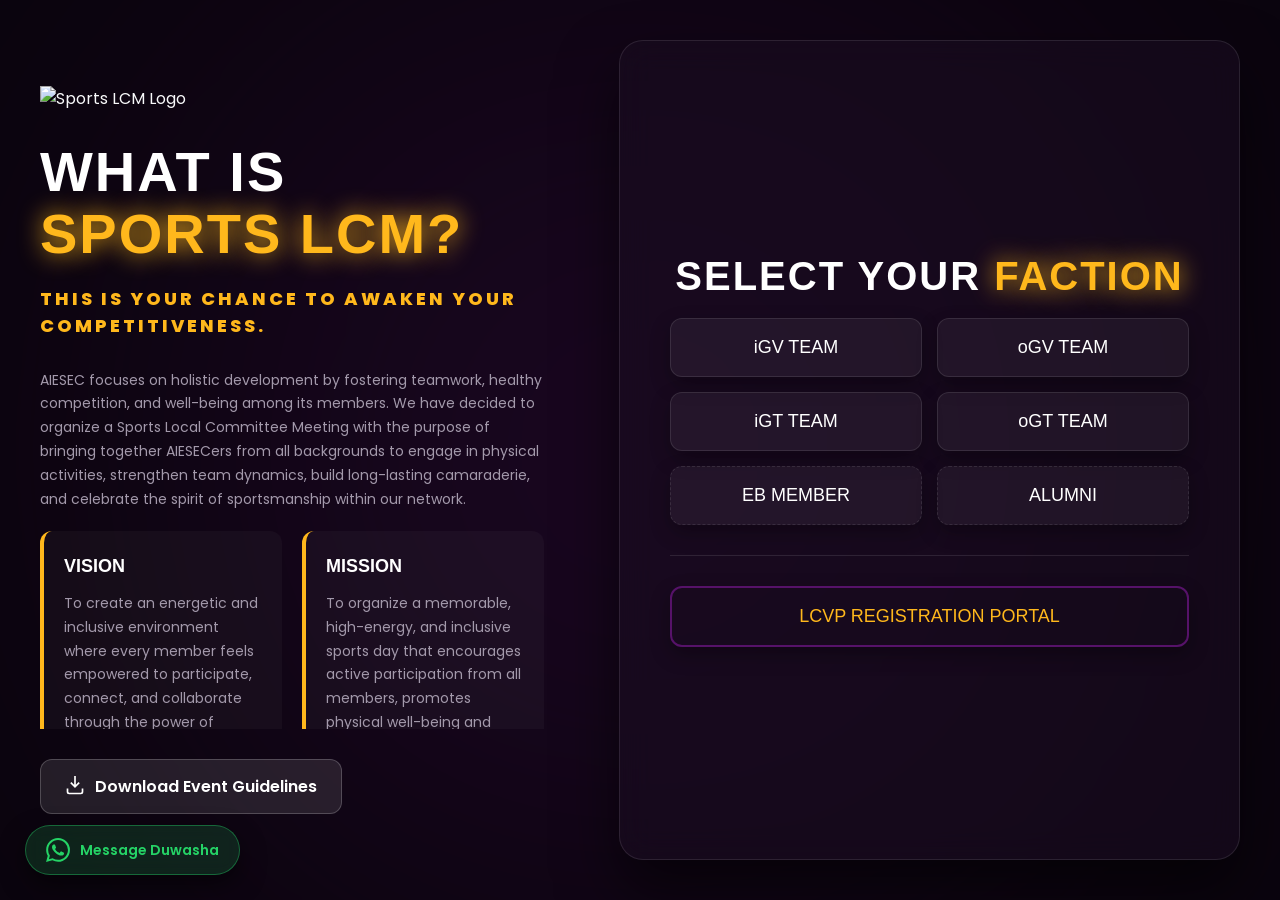
==== index.html @ 2cbcd8b3 "Add files via upload" ====
<!DOCTYPE html>
<html lang="en">
<head>
    <meta charset="UTF-8">
    <meta name="viewport" content="width=device-width, initial-scale=1.0">
    <title>Sports LCM - The Arena</title>
    <link rel="icon" type="image/png" href="assets/logo.png">
    <link rel="stylesheet" href="css/styles.css">
</head>
<body class="index-body">

    <a href="https://wa.me/94704533048?text=Hi%20Duwasha,%20I%20have%20a%20question%20about%20Sports%20LCM..." target="_blank" class="whatsapp-widget">
        <svg viewBox="0 0 24 24" fill="currentColor" width="24px" height="24px"><path d="M17.472 14.382c-.297-.149-1.758-.867-2.03-.967-.273-.099-.471-.148-.67.15-.197.297-.767.966-.94 1.164-.173.199-.347.223-.644.075-.297-.15-1.255-.463-2.39-1.475-.883-.788-1.48-1.761-1.653-2.059-.173-.297-.018-.458.13-.606.134-.133.298-.347.446-.52.149-.174.198-.298.298-.497.099-.198.05-.371-.025-.52-.075-.149-.669-1.612-.916-2.207-.242-.579-.487-.5-.669-.51a12.8 12.8 0 0 0-.57-.01c-.198 0-.52.074-.792.372-.272.297-1.04 1.016-1.04 2.479 0 1.462 1.065 2.875 1.213 3.074.149.198 2.096 3.2 5.077 4.487.709.306 1.262.489 1.694.625.712.227 1.36.195 1.871.118.571-.085 1.758-.719 2.006-1.413.248-.694.248-1.289.173-1.413-.074-.124-.272-.198-.57-.347m-5.421 7.403h-.004a9.87 9.87 0 0 1-5.031-1.378l-.361-.214-3.741.982.998-3.648-.235-.374a9.86 9.86 0 0 1-1.51-5.26c.001-5.45 4.436-9.884 9.888-9.884 2.64 0 5.122 1.03 6.988 2.898a9.825 9.825 0 0 1 2.893 6.994c-.003 5.45-4.437 9.884-9.885 9.884m8.413-18.297A11.815 11.815 0 0 0 12.05 0C5.495 0 .16 5.335.157 11.892c0 2.096.547 4.142 1.588 5.945L.057 24l6.305-1.654a11.882 11.882 0 0 0 5.683 1.448h.005c6.554 0 11.89-5.335 11.893-11.893a11.821 11.821 0 0 0-3.48-8.413Z"/></svg>
        <span>Message Duwasha</span>
    </a>

    <div class="split-layout">
        <div class="info-panel slide-in-left">
            <img src="assets/logo.png" alt="Sports LCM Logo" class="brand-logo floating">
            <h1>WHAT IS <br><span class="text-glow">SPORTS LCM?</span></h1>
            
            <p class="hype-text">This is your chance to awaken your competitiveness.</p>
            
            <div class="scrollable-info">
                <p>AIESEC focuses on holistic development by fostering teamwork, healthy competition, and well-being among its members. We have decided to organize a Sports Local Committee Meeting with the purpose of bringing together AIESECers from all backgrounds to engage in physical activities, strengthen team dynamics, build long-lasting camaraderie, and celebrate the spirit of sportsmanship within our network.</p>
                
                <div class="vm-grid">
                    <div class="vm-card">
                        <h3>VISION</h3>
                        <p>To create an energetic and inclusive environment where every member feels empowered to participate, connect, and collaborate through the power of sports. We aim to break down barriers, boost committee morale, and ignite a lasting sense of passion and unity within our Local Committee.</p>
                    </div>
                    <div class="vm-card">
                        <h3>MISSION</h3>
                        <p>To organize a memorable, high-energy, and inclusive sports day that encourages active participation from all members, promotes physical well-being and strategic thinking and provides a dynamic platform for leadership development and relationship building.</p>
                    </div>
                </div>
            </div>

            <a href="assets/rulebook.pdf" target="_blank" class="pdf-btn">
                <svg viewBox="0 0 24 24" fill="none" stroke="currentColor" stroke-width="2"><path d="M21 15v4a2 2 0 0 1-2 2H5a2 2 0 0 1-2-2v-4m14-7l-5 5-5-5m5-9v14"></path></svg>
                Download Event Guidelines
            </a>
        </div>

        <div class="action-panel slide-in-right">
            <h2>SELECT YOUR <span class="text-glow">FACTION</span></h2>
            <div class="button-grid">
                <button class="faction-btn igv-glow" onclick="window.location.href='delegate.html?entity=iGV'">iGV TEAM</button>
                <button class="faction-btn ogv-glow" onclick="window.location.href='delegate.html?entity=oGV'">oGV TEAM</button>
                <button class="faction-btn igt-glow" onclick="window.location.href='delegate.html?entity=iGT'">iGT TEAM</button>
                <button class="faction-btn ogt-glow" onclick="window.location.href='delegate.html?entity=oGT'">oGT TEAM</button>
                <button class="faction-btn alt-btn" onclick="window.location.href='delegate.html?entity=EB'">EB MEMBER</button>
                <button class="faction-btn alt-btn" onclick="window.location.href='delegate.html?entity=Alumni'">ALUMNI</button>
            </div>

            <hr class="divider">
            <button class="outline-btn" onclick="window.location.href='lcvp.html'">LCVP REGISTRATION PORTAL</button>
        </div>
    </div>

</body>
</html>
---- css/styles.css ----
@import url('https://fonts.googleapis.com/css2?family=Poppins:wght@400;500;600;800&display=swap');

@font-face {
    font-family: 'Freshman';
    src: local('Freshman'), url('../assets/freshman.ttf') format('truetype');
}

:root {
    /* Base Brand Colors (Overwritten by JS later) */
    --primary-color: #561269; 
    --accent-color: #FFB81C; 
    --bg-dark: #09040c; 
    
    --card-bg: rgba(25, 12, 33, 0.6); 
    --input-bg: rgba(255, 255, 255, 0.05);
    --text-main: #f8f9fa;
    --text-muted: #a399ab;
    --border-color: rgba(255, 255, 255, 0.1);
    
    --font-secondary: 'Poppins', sans-serif;
}

* { box-sizing: border-box; margin: 0; padding: 0; }

body {
    font-family: var(--font-secondary);
    background-color: var(--bg-dark);
    color: var(--text-main);
    min-height: 100vh;
    position: relative;
    overflow-x: hidden;
    transition: background-color 0.8s ease; /* Smooth transition for color shifts */
}

/* Ambient Background Glow */
body::before {
    content: '';
    position: absolute;
    top: 50%;
    left: 50%;
    transform: translate(-50%, -50%);
    width: 800px;
    height: 800px;
    background: var(--primary-color);
    filter: blur(250px);
    z-index: -1;
    opacity: 0.35;
    border-radius: 50%;
    transition: background 0.8s ease;
}

/* --- Global WhatsApp Widget --- */
.whatsapp-widget {
    position: fixed;
    bottom: 25px;
    left: 25px;
    background: rgba(37, 211, 102, 0.15);
    backdrop-filter: blur(10px);
    border: 1px solid rgba(37, 211, 102, 0.4);
    color: #25D366;
    padding: 12px 20px;
    border-radius: 50px;
    display: flex;
    align-items: center;
    gap: 10px;
    font-weight: 600;
    font-size: 14px;
    text-decoration: none;
    z-index: 1000;
    box-shadow: 0 10px 25px rgba(0, 0, 0, 0.5);
    transition: all 0.3s ease;
}
.whatsapp-widget:hover {
    background: rgba(37, 211, 102, 0.3);
    transform: translateY(-5px);
    box-shadow: 0 15px 30px rgba(37, 211, 102, 0.2);
}

/* --- Split Layout Architecture --- */
.split-layout {
    display: flex;
    min-height: 100vh;
    padding: 40px;
    gap: 60px;
    max-width: 1400px;
    margin: 0 auto;
}

.info-panel {
    flex: 1;
    display: flex;
    flex-direction: column;
    justify-content: center;
}

.action-panel {
    flex: 1;
    display: flex;
    flex-direction: column;
    justify-content: center;
    background: var(--card-bg);
    backdrop-filter: blur(16px);
    padding: 50px;
    border-radius: 24px;
    border: 1px solid var(--border-color);
    box-shadow: 0 30px 60px rgba(0, 0, 0, 0.6);
}

/* Typography & Visuals */
h1, h2 {
    font-family: 'Freshman', sans-serif;
    color: #fff;
    letter-spacing: 2px;
    line-height: 1.1;
    margin-bottom: 20px;
}
h1 { font-size: 3.5rem; }
h2 { font-size: 2.5rem; text-align: center; }

.text-glow {
    color: var(--accent-color);
    text-shadow: 0 0 25px var(--accent-color);
    transition: color 0.8s ease, text-shadow 0.8s ease;
}

.hype-text {
    font-size: 18px;
    font-weight: 800;
    color: var(--accent-color);
    text-transform: uppercase;
    letter-spacing: 3px;
    margin-bottom: 30px;
    animation: pulse 2s infinite;
}

.brand-logo { max-width: 180px; margin-bottom: 30px; }
.brand-logo-small { max-width: 140px; margin: 0 auto 30px auto; display: block; }

/* Info Scroll Box */
.scrollable-info {
    max-height: 40vh;
    overflow-y: auto;
    padding-right: 15px;
    color: var(--text-muted);
    font-size: 14px;
    line-height: 1.7;
    margin-bottom: 30px;
}
.scrollable-info::-webkit-scrollbar { width: 6px; }
.scrollable-info::-webkit-scrollbar-thumb { background: var(--primary-color); border-radius: 10px; }

.vm-grid { display: grid; grid-template-columns: 1fr 1fr; gap: 20px; margin-top: 20px; }
.vm-card {
    background: rgba(255, 255, 255, 0.03);
    padding: 20px;
    border-radius: 12px;
    border-left: 4px solid var(--accent-color);
}
.vm-card h3 { font-family: 'Freshman', sans-serif; font-size: 18px; color: #fff; margin-bottom: 10px; }

/* PDF Button */
.pdf-btn {
    display: inline-flex;
    align-items: center;
    gap: 10px;
    padding: 14px 24px;
    background: rgba(255, 255, 255, 0.1);
    color: #fff;
    text-decoration: none;
    border-radius: 12px;
    font-weight: 600;
    width: fit-content;
    border: 1px solid rgba(255, 255, 255, 0.2);
    transition: all 0.3s ease;
}
.pdf-btn:hover { background: var(--accent-color); color: #000; transform: translateY(-3px); }
.pdf-btn svg { width: 20px; height: 20px; }

/* Buttons & Forms */
.button-grid { display: grid; grid-template-columns: 1fr 1fr; gap: 15px; }
button {
    padding: 18px;
    background: linear-gradient(135deg, var(--accent-color), #ffcc5c);
    color: #000;
    font-family: 'Freshman', sans-serif;
    font-size: 18px;
    border: none;
    border-radius: 12px;
    cursor: pointer;
    transition: all 0.3s ease;
    box-shadow: 0 8px 20px rgba(0, 0, 0, 0.3);
}
button:hover { transform: translateY(-4px) scale(1.02); box-shadow: 0 15px 25px rgba(255, 184, 28, 0.4); }

.faction-btn { background: rgba(255, 255, 255, 0.05); color: #fff; border: 1px solid rgba(255, 255, 255, 0.1); }
.faction-btn:hover { background: var(--primary-color); color: #fff; border-color: var(--accent-color); box-shadow: 0 10px 30px var(--primary-color); }
.alt-btn { border-style: dashed; }

.outline-btn { background: transparent; border: 2px solid var(--primary-color); color: var(--accent-color); width: 100%; }
.outline-btn:hover { background: var(--primary-color); color: #fff; }

.divider { border: 0; height: 1px; background: rgba(255, 255, 255, 0.1); margin: 30px 0; }

.form-group { margin-bottom: 20px; }
label { font-weight: 600; font-size: 12px; margin-bottom: 8px; display: block; color: var(--text-muted); text-transform: uppercase; letter-spacing: 1px; }
input, select {
    width: 100%; padding: 15px; border: 1px solid var(--border-color); border-radius: 12px;
    font-family: var(--font-secondary); font-size: 15px; background-color: var(--input-bg); color: var(--text-main);
    transition: all 0.3s ease;
}
input:focus, select:focus { border-color: var(--accent-color); outline: none; box-shadow: 0 0 15px rgba(255, 184, 28, 0.2); }
select option { background-color: #09040c; color: #fff; }

/* Giant Delegate Mascot Layout */
.delegate-mascot-zone {
    flex: 1; display: flex; flex-direction: column; align-items: center; justify-content: center; text-align: center;
}
.giant-mascot {
    max-width: 400px; width: 100%; filter: drop-shadow(0 20px 40px rgba(0,0,0,0.6));
    animation: float 5s ease-in-out infinite; margin-bottom: 30px;
}
.team-badge {
    font-family: 'Freshman', sans-serif; font-size: 3rem; color: #fff;
    text-shadow: 0 5px 15px rgba(0,0,0,0.5); letter-spacing: 2px;
}

/* Animations */
@keyframes float { 0% { transform: translateY(0px); } 50% { transform: translateY(-20px); } 100% { transform: translateY(0px); } }
@keyframes pulse { 0% { opacity: 0.8; } 50% { opacity: 1; transform: scale(1.02); } 100% { opacity: 0.8; } }
@keyframes slideInLeft { from { opacity: 0; transform: translateX(-50px); } to { opacity: 1; transform: translateX(0); } }
@keyframes slideInRight { from { opacity: 0; transform: translateX(50px); } to { opacity: 1; transform: translateX(0); } }

.floating { animation: float 4s ease-in-out infinite; }
.slide-in-left { animation: slideInLeft 0.8s cubic-bezier(0.25, 1, 0.5, 1) forwards; }
.slide-in-right { animation: slideInRight 0.8s cubic-bezier(0.25, 1, 0.5, 1) forwards; }

.hidden { display: none !important; }

/* Responsive Grid */
@media (max-width: 992px) {
    .split-layout { flex-direction: column; }
    h1 { font-size: 2.5rem; }
    .giant-mascot { max-width: 250px; }
    .whatsapp-widget { bottom: 15px; left: 15px; padding: 10px 15px; span { display: none; } }
}
/* --- LCVP Color Picker Swatches --- */
.color-picker { display: flex; flex-wrap: wrap; gap: 12px; margin-top: 10px; }

.color-swatch {
    width: 45px; height: 45px; border-radius: 12px;
    cursor: pointer; transition: all 0.3s cubic-bezier(0.175, 0.885, 0.32, 1.275);
    box-shadow: 0 4px 10px rgba(0, 0, 0, 0.3); border: 2px solid transparent; position: relative;
}

.color-swatch:hover { transform: translateY(-4px) scale(1.05); box-shadow: 0 8px 15px rgba(0, 0, 0, 0.5); }

.color-swatch.selected {
    border: 3px solid #fff; transform: scale(1.15); box-shadow: 0 0 20px var(--accent-color);
}

.color-swatch.taken {
    opacity: 0.15; cursor: not-allowed; pointer-events: none; filter: grayscale(100%);
}

.color-swatch.taken::after {
    content: '✕'; position: absolute; top: 50%; left: 50%;
    transform: translate(-50%, -50%); color: rgba(255, 255, 255, 0.8);
    font-weight: bold; font-size: 20px;
}

/* Error/Success text for inputs */
.error-text { color: #ff4757; font-size: 13px; font-weight: 500; text-align: center; }
.success-text { color: #2ed573; font-size: 15px; font-weight: 600; text-align: center; margin-top: 15px; }
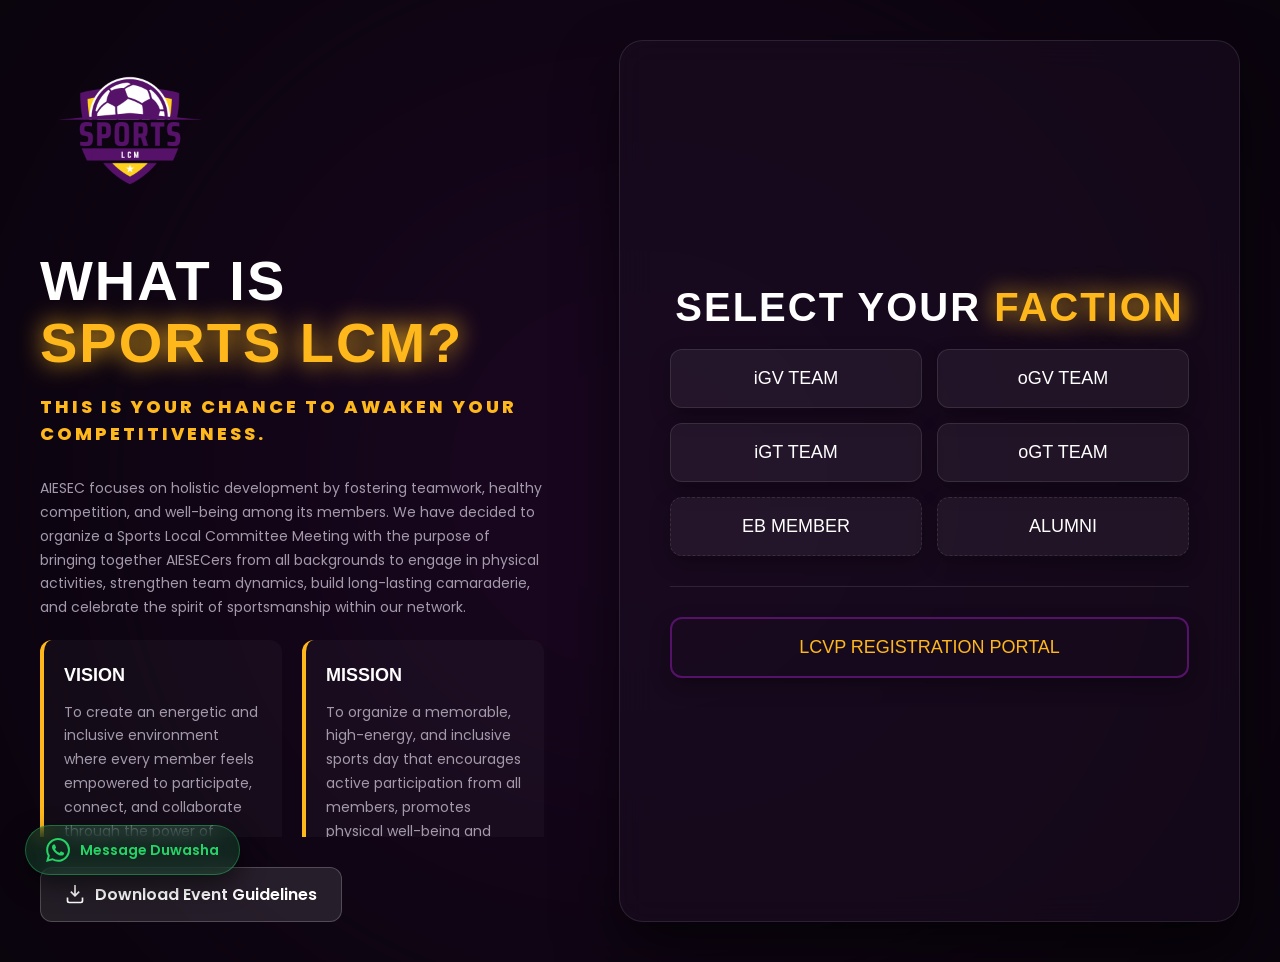
==== commit 93b97fa8: "Update index.html" ====
--- a/index.html
+++ b/index.html
@@ -4,7 +4,7 @@
     <meta charset="UTF-8">
     <meta name="viewport" content="width=device-width, initial-scale=1.0">
     <title>Sports LCM - The Arena</title>
-    <link rel="icon" type="image/png" href="assets/logo.png">
+    <link rel="icon" type="image/png" href="assets/Sports LCM Logo - Light.PNG">
     <link rel="stylesheet" href="css/styles.css">
 </head>
 <body class="index-body">
@@ -59,4 +59,4 @@
     </div>
 
 </body>
-</html>+</html>
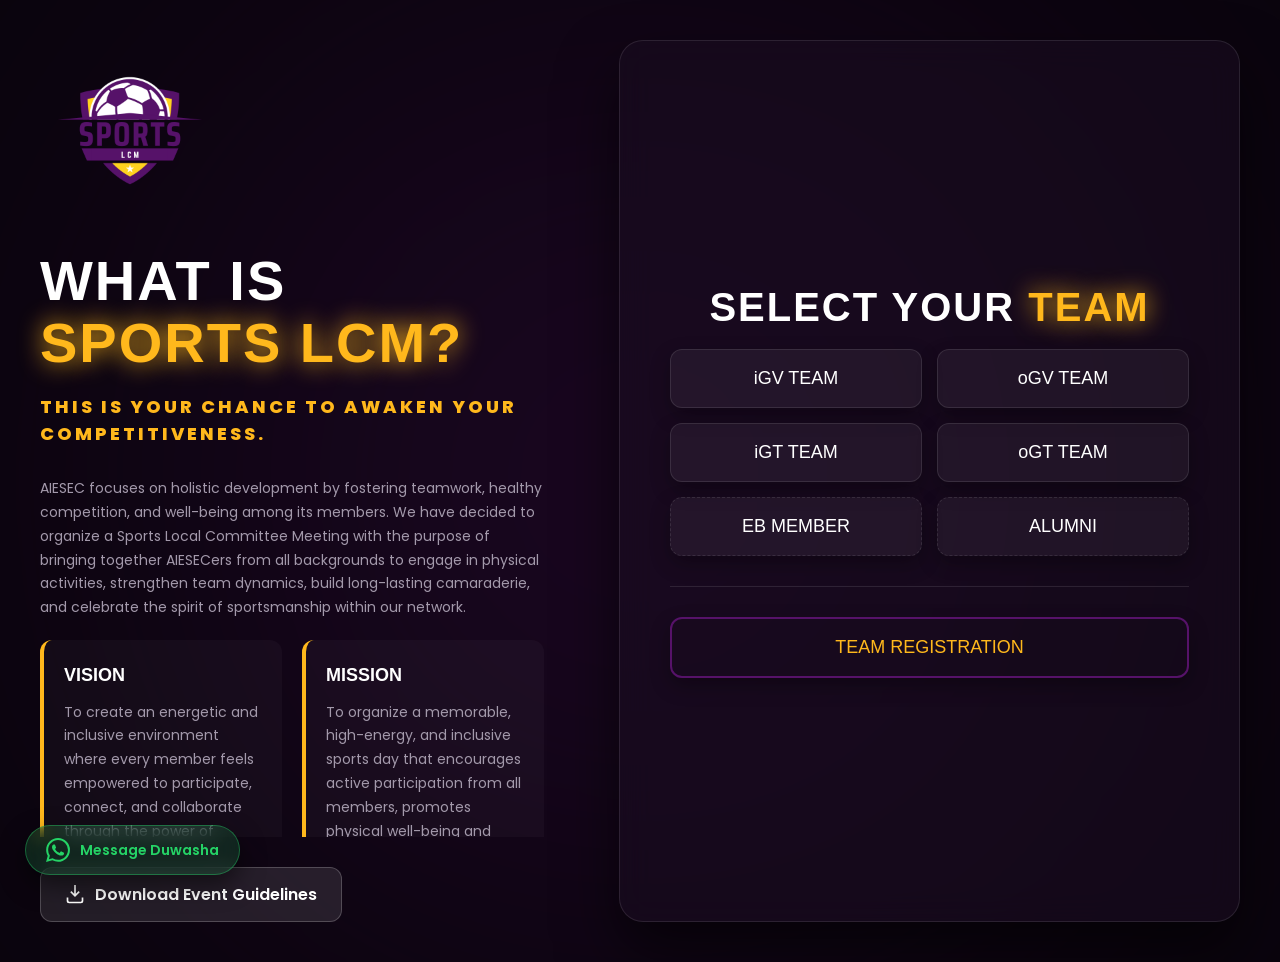
==== commit d7327baa: "Update index.html" ====
--- a/index.html
+++ b/index.html
@@ -43,7 +43,7 @@
         </div>
 
         <div class="action-panel slide-in-right">
-            <h2>SELECT YOUR <span class="text-glow">FACTION</span></h2>
+            <h2>SELECT YOUR <span class="text-glow">TEAM</span></h2>
             <div class="button-grid">
                 <button class="faction-btn igv-glow" onclick="window.location.href='delegate.html?entity=iGV'">iGV TEAM</button>
                 <button class="faction-btn ogv-glow" onclick="window.location.href='delegate.html?entity=oGV'">oGV TEAM</button>
@@ -54,7 +54,7 @@
             </div>
 
             <hr class="divider">
-            <button class="outline-btn" onclick="window.location.href='lcvp.html'">LCVP REGISTRATION PORTAL</button>
+            <button class="outline-btn" onclick="window.location.href='lcvp.html'">TEAM REGISTRATION</button>
         </div>
     </div>
 
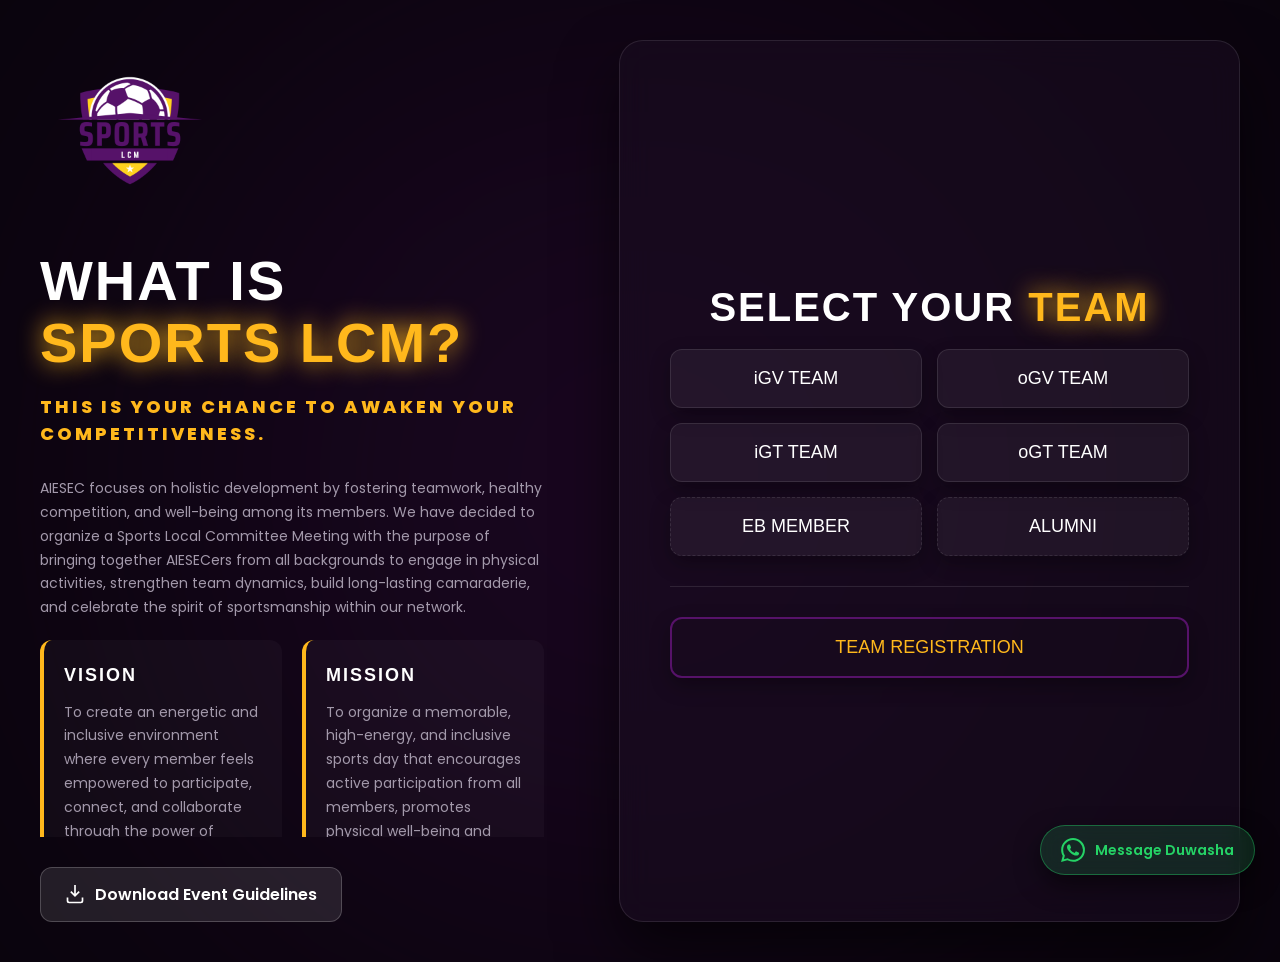
==== commit 48aaed60: "Update index.html" ====
--- a/index.html
+++ b/index.html
@@ -36,7 +36,7 @@
                 </div>
             </div>
 
-            <a href="assets/rulebook.pdf" target="_blank" class="pdf-btn">
+            <a href="https://drive.google.com/drive/folders/0AIscQyf0jb9HUk9PVA" target="_blank" class="pdf-btn">
                 <svg viewBox="0 0 24 24" fill="none" stroke="currentColor" stroke-width="2"><path d="M21 15v4a2 2 0 0 1-2 2H5a2 2 0 0 1-2-2v-4m14-7l-5 5-5-5m5-9v14"></path></svg>
                 Download Event Guidelines
             </a>
--- a/css/styles.css
+++ b/css/styles.css
@@ -1,3 +1,4 @@
+/* --- Fonts --- */
 @import url('https://fonts.googleapis.com/css2?family=Poppins:wght@400;500;600;800&display=swap');
 
 @font-face {
@@ -5,8 +6,9 @@
     src: local('Freshman'), url('../assets/freshman.ttf') format('truetype');
 }
 
+/* --- Core Variables --- */
 :root {
-    /* Base Brand Colors (Overwritten by JS later) */
+    /* Base Brand Colors (Dynamically overwritten by JS for delegates/LCVPs) */
     --primary-color: #561269; 
     --accent-color: #FFB81C; 
     --bg-dark: #09040c; 
@@ -20,7 +22,12 @@
     --font-secondary: 'Poppins', sans-serif;
 }
 
-* { box-sizing: border-box; margin: 0; padding: 0; }
+/* --- Global Reset & Body --- */
+* { 
+    box-sizing: border-box; 
+    margin: 0; 
+    padding: 0; 
+}
 
 body {
     font-family: var(--font-secondary);
@@ -29,7 +36,7 @@
     min-height: 100vh;
     position: relative;
     overflow-x: hidden;
-    transition: background-color 0.8s ease; /* Smooth transition for color shifts */
+    transition: background-color 0.8s ease; /* Smooth transition for Chameleon shifts */
 }
 
 /* Ambient Background Glow */
@@ -53,9 +60,10 @@
 .whatsapp-widget {
     position: fixed;
     bottom: 25px;
-    left: 25px;
+    right: 25px;
     background: rgba(37, 211, 102, 0.15);
     backdrop-filter: blur(10px);
+    -webkit-backdrop-filter: blur(10px);
     border: 1px solid rgba(37, 211, 102, 0.4);
     color: #25D366;
     padding: 12px 20px;
@@ -70,6 +78,7 @@
     box-shadow: 0 10px 25px rgba(0, 0, 0, 0.5);
     transition: all 0.3s ease;
 }
+
 .whatsapp-widget:hover {
     background: rgba(37, 211, 102, 0.3);
     transform: translateY(-5px);
@@ -100,22 +109,32 @@
     justify-content: center;
     background: var(--card-bg);
     backdrop-filter: blur(16px);
+    -webkit-backdrop-filter: blur(16px);
     padding: 50px;
     border-radius: 24px;
     border: 1px solid var(--border-color);
     box-shadow: 0 30px 60px rgba(0, 0, 0, 0.6);
 }
 
-/* Typography & Visuals */
-h1, h2 {
+/* --- Typography & Visuals --- */
+h1, h2, h3 {
     font-family: 'Freshman', sans-serif;
     color: #fff;
     letter-spacing: 2px;
-    line-height: 1.1;
-    margin-bottom: 20px;
-}
-h1 { font-size: 3.5rem; }
-h2 { font-size: 2.5rem; text-align: center; }
+}
+
+h1 { 
+    font-size: 3.5rem; 
+    line-height: 1.1; 
+    margin-bottom: 20px; 
+}
+
+h2 { 
+    font-size: 2.5rem; 
+    text-align: center; 
+    line-height: 1.1; 
+    margin-bottom: 20px; 
+}
 
 .text-glow {
     color: var(--accent-color);
@@ -136,7 +155,7 @@
 .brand-logo { max-width: 180px; margin-bottom: 30px; }
 .brand-logo-small { max-width: 140px; margin: 0 auto 30px auto; display: block; }
 
-/* Info Scroll Box */
+/* --- Info Scroll Box & Cards --- */
 .scrollable-info {
     max-height: 40vh;
     overflow-y: auto;
@@ -146,19 +165,31 @@
     line-height: 1.7;
     margin-bottom: 30px;
 }
+
 .scrollable-info::-webkit-scrollbar { width: 6px; }
 .scrollable-info::-webkit-scrollbar-thumb { background: var(--primary-color); border-radius: 10px; }
 
-.vm-grid { display: grid; grid-template-columns: 1fr 1fr; gap: 20px; margin-top: 20px; }
+.vm-grid { 
+    display: grid; 
+    grid-template-columns: 1fr 1fr; 
+    gap: 20px; 
+    margin-top: 20px; 
+}
+
 .vm-card {
     background: rgba(255, 255, 255, 0.03);
     padding: 20px;
     border-radius: 12px;
     border-left: 4px solid var(--accent-color);
 }
-.vm-card h3 { font-family: 'Freshman', sans-serif; font-size: 18px; color: #fff; margin-bottom: 10px; }
-
-/* PDF Button */
+
+.vm-card h3 { 
+    font-size: 18px; 
+    color: #fff; 
+    margin-bottom: 10px; 
+}
+
+/* --- Buttons --- */
 .pdf-btn {
     display: inline-flex;
     align-items: center;
@@ -173,11 +204,21 @@
     border: 1px solid rgba(255, 255, 255, 0.2);
     transition: all 0.3s ease;
 }
-.pdf-btn:hover { background: var(--accent-color); color: #000; transform: translateY(-3px); }
+
+.pdf-btn:hover { 
+    background: var(--accent-color); 
+    color: #000; 
+    transform: translateY(-3px); 
+}
+
 .pdf-btn svg { width: 20px; height: 20px; }
 
-/* Buttons & Forms */
-.button-grid { display: grid; grid-template-columns: 1fr 1fr; gap: 15px; }
+.button-grid { 
+    display: grid; 
+    grid-template-columns: 1fr 1fr; 
+    gap: 15px; 
+}
+
 button {
     padding: 18px;
     background: linear-gradient(135deg, var(--accent-color), #ffcc5c);
@@ -190,84 +231,217 @@
     transition: all 0.3s ease;
     box-shadow: 0 8px 20px rgba(0, 0, 0, 0.3);
 }
-button:hover { transform: translateY(-4px) scale(1.02); box-shadow: 0 15px 25px rgba(255, 184, 28, 0.4); }
-
-.faction-btn { background: rgba(255, 255, 255, 0.05); color: #fff; border: 1px solid rgba(255, 255, 255, 0.1); }
-.faction-btn:hover { background: var(--primary-color); color: #fff; border-color: var(--accent-color); box-shadow: 0 10px 30px var(--primary-color); }
+
+button:hover { 
+    transform: translateY(-4px) scale(1.02); 
+    box-shadow: 0 15px 25px rgba(255, 184, 28, 0.4); 
+}
+
+button:disabled {
+    opacity: 0.6;
+    cursor: not-allowed;
+    transform: none !important;
+}
+
+.faction-btn { 
+    background: rgba(255, 255, 255, 0.05); 
+    color: #fff; 
+    border: 1px solid rgba(255, 255, 255, 0.1); 
+}
+
+.faction-btn:hover { 
+    background: var(--primary-color); 
+    color: #fff; 
+    border-color: var(--accent-color); 
+    box-shadow: 0 10px 30px var(--primary-color); 
+}
+
 .alt-btn { border-style: dashed; }
 
-.outline-btn { background: transparent; border: 2px solid var(--primary-color); color: var(--accent-color); width: 100%; }
-.outline-btn:hover { background: var(--primary-color); color: #fff; }
-
-.divider { border: 0; height: 1px; background: rgba(255, 255, 255, 0.1); margin: 30px 0; }
-
+.outline-btn { 
+    background: transparent; 
+    border: 2px solid var(--primary-color); 
+    color: var(--accent-color); 
+    width: 100%; 
+}
+
+.outline-btn:hover { 
+    background: var(--primary-color); 
+    color: #fff; 
+}
+
+.divider { 
+    border: 0; 
+    height: 1px; 
+    background: rgba(255, 255, 255, 0.1); 
+    margin: 30px 0; 
+}
+
+/* --- Forms & Inputs --- */
 .form-group { margin-bottom: 20px; }
-label { font-weight: 600; font-size: 12px; margin-bottom: 8px; display: block; color: var(--text-muted); text-transform: uppercase; letter-spacing: 1px; }
-input, select {
-    width: 100%; padding: 15px; border: 1px solid var(--border-color); border-radius: 12px;
-    font-family: var(--font-secondary); font-size: 15px; background-color: var(--input-bg); color: var(--text-main);
+
+label { 
+    font-weight: 600; 
+    font-size: 12px; 
+    margin-bottom: 8px; 
+    display: block; 
+    color: var(--text-muted); 
+    text-transform: uppercase; 
+    letter-spacing: 1px; 
+}
+
+input[type="text"], 
+input[type="password"], 
+select {
+    width: 100%; 
+    padding: 15px; 
+    border: 1px solid var(--border-color); 
+    border-radius: 12px;
+    font-family: var(--font-secondary); 
+    font-size: 15px; 
+    background-color: var(--input-bg); 
+    color: var(--text-main);
     transition: all 0.3s ease;
 }
-input:focus, select:focus { border-color: var(--accent-color); outline: none; box-shadow: 0 0 15px rgba(255, 184, 28, 0.2); }
-select option { background-color: #09040c; color: #fff; }
-
-/* Giant Delegate Mascot Layout */
+
+input:focus, select:focus { 
+    border-color: var(--accent-color); 
+    outline: none; 
+    box-shadow: 0 0 15px rgba(255, 184, 28, 0.2); 
+    background-color: rgba(255, 255, 255, 0.1);
+}
+
+select option { 
+    background-color: #09040c; 
+    color: #fff; 
+}
+
+/* --- Giant Delegate/LCVP Mascot Zone --- */
 .delegate-mascot-zone {
-    flex: 1; display: flex; flex-direction: column; align-items: center; justify-content: center; text-align: center;
-}
+    flex: 1; 
+    display: flex; 
+    flex-direction: column; 
+    align-items: center; 
+    justify-content: center; 
+    text-align: center;
+}
+
 .giant-mascot {
-    max-width: 400px; width: 100%; filter: drop-shadow(0 20px 40px rgba(0,0,0,0.6));
-    animation: float 5s ease-in-out infinite; margin-bottom: 30px;
-}
+    max-width: 400px; 
+    width: 100%; 
+    filter: drop-shadow(0 20px 40px rgba(0,0,0,0.6));
+    animation: float 5s ease-in-out infinite; 
+    margin-bottom: 30px;
+}
+
 .team-badge {
-    font-family: 'Freshman', sans-serif; font-size: 3rem; color: #fff;
-    text-shadow: 0 5px 15px rgba(0,0,0,0.5); letter-spacing: 2px;
-}
-
-/* Animations */
-@keyframes float { 0% { transform: translateY(0px); } 50% { transform: translateY(-20px); } 100% { transform: translateY(0px); } }
-@keyframes pulse { 0% { opacity: 0.8; } 50% { opacity: 1; transform: scale(1.02); } 100% { opacity: 0.8; } }
-@keyframes slideInLeft { from { opacity: 0; transform: translateX(-50px); } to { opacity: 1; transform: translateX(0); } }
-@keyframes slideInRight { from { opacity: 0; transform: translateX(50px); } to { opacity: 1; transform: translateX(0); } }
+    font-family: 'Freshman', sans-serif; 
+    font-size: 3rem; 
+    color: #fff;
+    text-shadow: 0 5px 15px rgba(0,0,0,0.5); 
+    letter-spacing: 2px;
+}
+
+/* --- LCVP Color Picker Swatches --- */
+.color-picker { 
+    display: flex; 
+    flex-wrap: wrap; 
+    gap: 12px; 
+    margin-top: 10px; 
+}
+
+.color-swatch {
+    width: 45px; 
+    height: 45px; 
+    border-radius: 12px;
+    cursor: pointer; 
+    transition: all 0.3s cubic-bezier(0.175, 0.885, 0.32, 1.275);
+    box-shadow: 0 4px 10px rgba(0, 0, 0, 0.3); 
+    border: 2px solid transparent; 
+    position: relative;
+}
+
+.color-swatch:hover { 
+    transform: translateY(-4px) scale(1.05); 
+    box-shadow: 0 8px 15px rgba(0, 0, 0, 0.5); 
+}
+
+.color-swatch.selected {
+    border: 3px solid #fff; 
+    transform: scale(1.15); 
+    box-shadow: 0 0 20px var(--accent-color);
+}
+
+.color-swatch.taken {
+    opacity: 0.15; 
+    cursor: not-allowed; 
+    pointer-events: none; 
+    filter: grayscale(100%);
+}
+
+.color-swatch.taken::after {
+    content: '✕'; 
+    position: absolute; 
+    top: 50%; 
+    left: 50%;
+    transform: translate(-50%, -50%); 
+    color: rgba(255, 255, 255, 0.8);
+    font-weight: bold; 
+    font-size: 20px;
+}
+
+/* --- Utility Classes --- */
+.hidden { display: none !important; }
+.error-text { color: #ff4757; font-size: 13px; font-weight: 500; text-align: center; }
+.success-text { color: #2ed573; font-size: 15px; font-weight: 600; text-align: center; margin-top: 15px; }
+
+/* --- Animations --- */
+@keyframes float { 
+    0% { transform: translateY(0px); } 
+    50% { transform: translateY(-20px); } 
+    100% { transform: translateY(0px); } 
+}
+
+@keyframes pulse { 
+    0% { opacity: 0.8; } 
+    50% { opacity: 1; transform: scale(1.02); } 
+    100% { opacity: 0.8; } 
+}
+
+@keyframes slideInLeft { 
+    from { opacity: 0; transform: translateX(-50px); } 
+    to { opacity: 1; transform: translateX(0); } 
+}
+
+@keyframes slideInRight { 
+    from { opacity: 0; transform: translateX(50px); } 
+    to { opacity: 1; transform: translateX(0); } 
+}
 
 .floating { animation: float 4s ease-in-out infinite; }
 .slide-in-left { animation: slideInLeft 0.8s cubic-bezier(0.25, 1, 0.5, 1) forwards; }
 .slide-in-right { animation: slideInRight 0.8s cubic-bezier(0.25, 1, 0.5, 1) forwards; }
 
-.hidden { display: none !important; }
-
-/* Responsive Grid */
+/* --- Responsive Design --- */
 @media (max-width: 992px) {
-    .split-layout { flex-direction: column; }
+    .split-layout { 
+        flex-direction: column; 
+        padding: 20px;
+    }
+    
     h1 { font-size: 2.5rem; }
+    h2 { font-size: 2rem; }
+    
     .giant-mascot { max-width: 250px; }
-    .whatsapp-widget { bottom: 15px; left: 15px; padding: 10px 15px; span { display: none; } }
-}
-/* --- LCVP Color Picker Swatches --- */
-.color-picker { display: flex; flex-wrap: wrap; gap: 12px; margin-top: 10px; }
-
-.color-swatch {
-    width: 45px; height: 45px; border-radius: 12px;
-    cursor: pointer; transition: all 0.3s cubic-bezier(0.175, 0.885, 0.32, 1.275);
-    box-shadow: 0 4px 10px rgba(0, 0, 0, 0.3); border: 2px solid transparent; position: relative;
-}
-
-.color-swatch:hover { transform: translateY(-4px) scale(1.05); box-shadow: 0 8px 15px rgba(0, 0, 0, 0.5); }
-
-.color-swatch.selected {
-    border: 3px solid #fff; transform: scale(1.15); box-shadow: 0 0 20px var(--accent-color);
-}
-
-.color-swatch.taken {
-    opacity: 0.15; cursor: not-allowed; pointer-events: none; filter: grayscale(100%);
-}
-
-.color-swatch.taken::after {
-    content: '✕'; position: absolute; top: 50%; left: 50%;
-    transform: translate(-50%, -50%); color: rgba(255, 255, 255, 0.8);
-    font-weight: bold; font-size: 20px;
-}
-
-/* Error/Success text for inputs */
-.error-text { color: #ff4757; font-size: 13px; font-weight: 500; text-align: center; }
-.success-text { color: #2ed573; font-size: 15px; font-weight: 600; text-align: center; margin-top: 15px; }+    
+    .vm-grid { grid-template-columns: 1fr; }
+    .button-grid { grid-template-columns: 1fr; }
+    
+    .whatsapp-widget { 
+        bottom: 15px; 
+        right: 15px; 
+        padding: 10px 15px; 
+    }
+    
+    .whatsapp-widget span { display: none; } 
+}
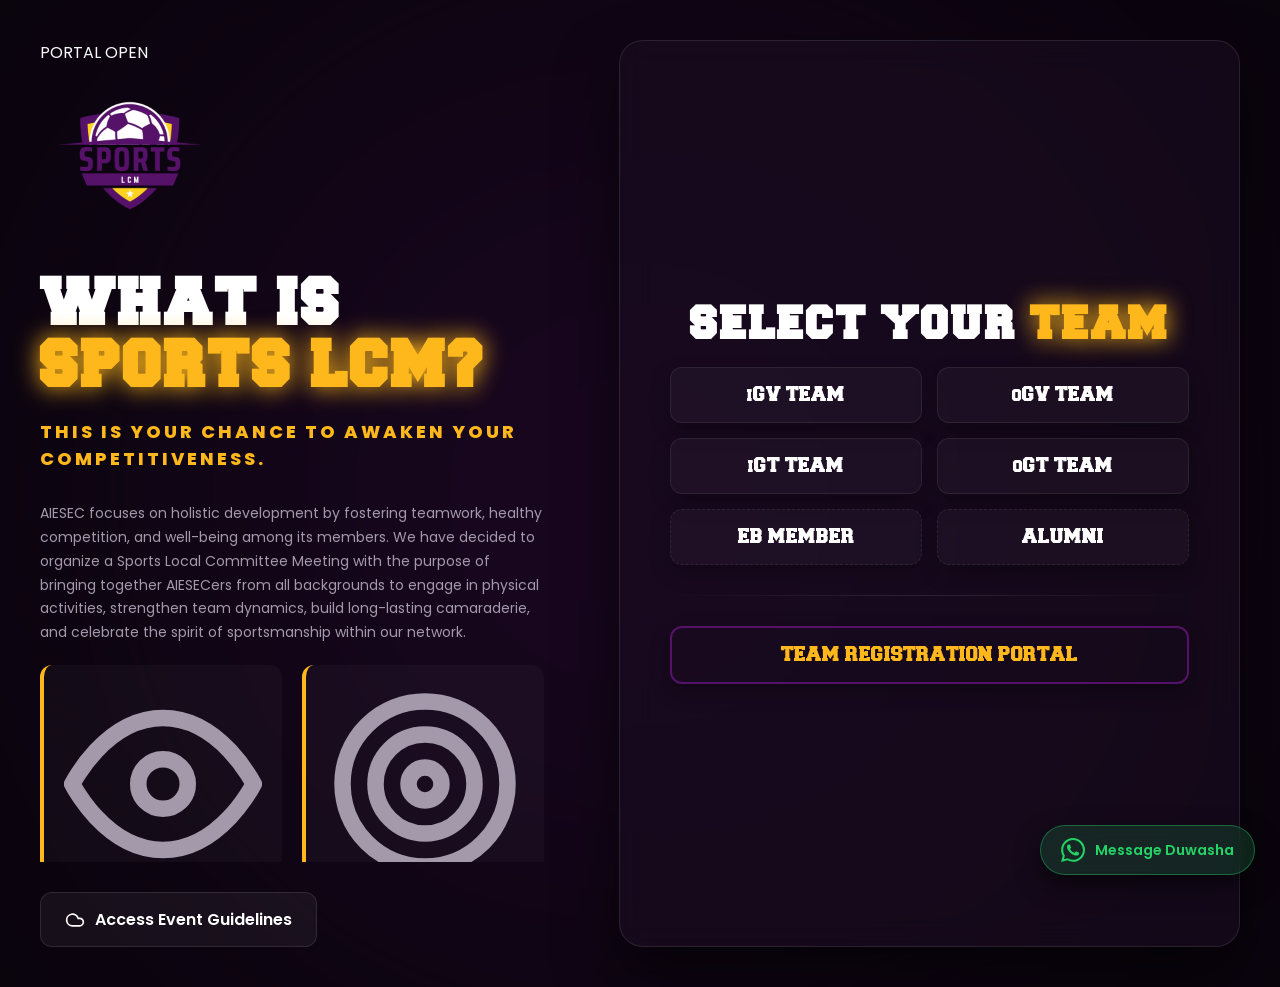
==== commit 7c6c2965: "Update index.html" ====
--- a/index.html
+++ b/index.html
@@ -15,21 +15,29 @@
     </a>
 
     <div class="split-layout">
+        
         <div class="info-panel slide-in-left">
+            
+            <div class="live-status-badge">
+                <span class="pulse-dot"></span> PORTAL OPEN
+            </div>
+
             <img src="assets/logo.png" alt="Sports LCM Logo" class="brand-logo floating">
             <h1>WHAT IS <br><span class="text-glow">SPORTS LCM?</span></h1>
             
             <p class="hype-text">This is your chance to awaken your competitiveness.</p>
             
             <div class="scrollable-info">
-                <p>AIESEC focuses on holistic development by fostering teamwork, healthy competition, and well-being among its members. We have decided to organize a Sports Local Committee Meeting with the purpose of bringing together AIESECers from all backgrounds to engage in physical activities, strengthen team dynamics, build long-lasting camaraderie, and celebrate the spirit of sportsmanship within our network.</p>
+                <p style="margin-bottom: 20px;">AIESEC focuses on holistic development by fostering teamwork, healthy competition, and well-being among its members. We have decided to organize a Sports Local Committee Meeting with the purpose of bringing together AIESECers from all backgrounds to engage in physical activities, strengthen team dynamics, build long-lasting camaraderie, and celebrate the spirit of sportsmanship within our network.</p>
                 
                 <div class="vm-grid">
                     <div class="vm-card">
+                        <svg class="vm-icon" viewBox="0 0 24 24" fill="none" stroke="currentColor" stroke-width="2"><path d="M1 12s4-8 11-8 11 8 11 8-4 8-11 8-11-8-11-8z"></path><circle cx="12" cy="12" r="3"></circle></svg>
                         <h3>VISION</h3>
                         <p>To create an energetic and inclusive environment where every member feels empowered to participate, connect, and collaborate through the power of sports. We aim to break down barriers, boost committee morale, and ignite a lasting sense of passion and unity within our Local Committee.</p>
                     </div>
                     <div class="vm-card">
+                        <svg class="vm-icon" viewBox="0 0 24 24" fill="none" stroke="currentColor" stroke-width="2"><circle cx="12" cy="12" r="10"></circle><circle cx="12" cy="12" r="6"></circle><circle cx="12" cy="12" r="2"></circle></svg>
                         <h3>MISSION</h3>
                         <p>To organize a memorable, high-energy, and inclusive sports day that encourages active participation from all members, promotes physical well-being and strategic thinking and provides a dynamic platform for leadership development and relationship building.</p>
                     </div>
@@ -37,24 +45,24 @@
             </div>
 
             <a href="https://drive.google.com/drive/folders/0AIscQyf0jb9HUk9PVA" target="_blank" class="pdf-btn">
-                <svg viewBox="0 0 24 24" fill="none" stroke="currentColor" stroke-width="2"><path d="M21 15v4a2 2 0 0 1-2 2H5a2 2 0 0 1-2-2v-4m14-7l-5 5-5-5m5-9v14"></path></svg>
-                Download Event Guidelines
+                <svg viewBox="0 0 24 24" fill="none" stroke="currentColor" stroke-width="2"><path d="M17.5 19H9a7 7 0 1 1 6.71-9h1.79a4.5 4.5 0 1 1 0 9Z"></path></svg>
+                Access Event Guidelines
             </a>
         </div>
 
         <div class="action-panel slide-in-right">
             <h2>SELECT YOUR <span class="text-glow">TEAM</span></h2>
             <div class="button-grid">
-                <button class="faction-btn igv-glow" onclick="window.location.href='delegate.html?entity=iGV'">iGV TEAM</button>
-                <button class="faction-btn ogv-glow" onclick="window.location.href='delegate.html?entity=oGV'">oGV TEAM</button>
-                <button class="faction-btn igt-glow" onclick="window.location.href='delegate.html?entity=iGT'">iGT TEAM</button>
-                <button class="faction-btn ogt-glow" onclick="window.location.href='delegate.html?entity=oGT'">oGT TEAM</button>
+                <button class="faction-btn" onclick="window.location.href='delegate.html?entity=iGV'">iGV TEAM</button>
+                <button class="faction-btn" onclick="window.location.href='delegate.html?entity=oGV'">oGV TEAM</button>
+                <button class="faction-btn" onclick="window.location.href='delegate.html?entity=iGT'">iGT TEAM</button>
+                <button class="faction-btn" onclick="window.location.href='delegate.html?entity=oGT'">oGT TEAM</button>
                 <button class="faction-btn alt-btn" onclick="window.location.href='delegate.html?entity=EB'">EB MEMBER</button>
                 <button class="faction-btn alt-btn" onclick="window.location.href='delegate.html?entity=Alumni'">ALUMNI</button>
             </div>
 
             <hr class="divider">
-            <button class="outline-btn" onclick="window.location.href='lcvp.html'">TEAM REGISTRATION</button>
+            <button class="outline-btn" onclick="window.location.href='lcvp.html'">TEAM REGISTRATION PORTAL</button>
         </div>
     </div>
 
--- a/css/styles.css
+++ b/css/styles.css
@@ -3,7 +3,7 @@
 
 @font-face {
     font-family: 'Freshman';
-    src: local('Freshman'), url('../assets/freshman.ttf') format('truetype');
+    src: local('Freshman'), url('../assets/Freshman.ttf') format('truetype');
 }
 
 /* --- Core Variables --- */
@@ -195,20 +195,22 @@
     align-items: center;
     gap: 10px;
     padding: 14px 24px;
-    background: rgba(255, 255, 255, 0.1);
+    background: rgba(255, 255, 255, 0.05);
     color: #fff;
     text-decoration: none;
     border-radius: 12px;
     font-weight: 600;
     width: fit-content;
-    border: 1px solid rgba(255, 255, 255, 0.2);
-    transition: all 0.3s ease;
+    border: 1px solid rgba(255, 255, 255, 0.1);
+    transition: all 0.4s cubic-bezier(0.25, 1, 0.5, 1);
 }
 
 .pdf-btn:hover { 
     background: var(--accent-color); 
     color: #000; 
+    border-color: var(--accent-color);
     transform: translateY(-3px); 
+    box-shadow: 0 10px 20px rgba(255, 184, 28, 0.2);
 }
 
 .pdf-btn svg { width: 20px; height: 20px; }
@@ -243,17 +245,34 @@
     transform: none !important;
 }
 
+/* Subtle Breathing Glow for Faction Buttons */
 .faction-btn { 
-    background: rgba(255, 255, 255, 0.05); 
+    background: rgba(255, 255, 255, 0.03); 
     color: #fff; 
-    border: 1px solid rgba(255, 255, 255, 0.1); 
-}
+    border: 1px solid rgba(255, 255, 255, 0.08); 
+    transition: all 0.4s ease;
+    position: relative;
+    overflow: hidden;
+}
+
+.faction-btn::before {
+    content: '';
+    position: absolute;
+    top: -50%; left: -50%;
+    width: 200%; height: 200%;
+    background: radial-gradient(circle, rgba(255,184,28,0.1) 0%, transparent 70%);
+    opacity: 0;
+    transition: opacity 0.4s ease;
+}
+
+.faction-btn:hover::before { opacity: 1; }
 
 .faction-btn:hover { 
-    background: var(--primary-color); 
-    color: #fff; 
+    background: rgba(86, 18, 105, 0.6); /* Deep Amethyst tint */
+    color: var(--accent-color); 
     border-color: var(--accent-color); 
-    box-shadow: 0 10px 30px var(--primary-color); 
+    box-shadow: 0 0 20px rgba(255, 184, 28, 0.15); 
+    transform: translateY(-3px);
 }
 
 .alt-btn { border-style: dashed; }
@@ -268,12 +287,13 @@
 .outline-btn:hover { 
     background: var(--primary-color); 
     color: #fff; 
+    box-shadow: 0 10px 25px rgba(86, 18, 105, 0.4);
 }
 
 .divider { 
     border: 0; 
     height: 1px; 
-    background: rgba(255, 255, 255, 0.1); 
+    background: linear-gradient(90deg, transparent, rgba(255, 255, 255, 0.1), transparent); 
     margin: 30px 0; 
 }
 
@@ -316,132 +336,85 @@
     color: #fff; 
 }
 
-/* --- Giant Delegate/LCVP Mascot Zone --- */
+/* --- Giant Mascot Zone --- */
 .delegate-mascot-zone {
-    flex: 1; 
-    display: flex; 
-    flex-direction: column; 
-    align-items: center; 
-    justify-content: center; 
-    text-align: center;
+    flex: 1; display: flex; flex-direction: column; 
+    align-items: center; justify-content: center; text-align: center;
 }
 
 .giant-mascot {
-    max-width: 400px; 
-    width: 100%; 
+    max-width: 400px; width: 100%; 
     filter: drop-shadow(0 20px 40px rgba(0,0,0,0.6));
-    animation: float 5s ease-in-out infinite; 
+    animation: float 6s ease-in-out infinite; /* Slowed down for subtlety */
     margin-bottom: 30px;
 }
 
 .team-badge {
-    font-family: 'Freshman', sans-serif; 
-    font-size: 3rem; 
-    color: #fff;
-    text-shadow: 0 5px 15px rgba(0,0,0,0.5); 
-    letter-spacing: 2px;
-}
-
-/* --- LCVP Color Picker Swatches --- */
-.color-picker { 
-    display: flex; 
-    flex-wrap: wrap; 
-    gap: 12px; 
-    margin-top: 10px; 
-}
-
+    font-family: 'Freshman', sans-serif; font-size: 3rem; color: #fff;
+    text-shadow: 0 5px 15px rgba(0,0,0,0.5); letter-spacing: 2px;
+}
+
+/* --- Color Picker Swatches --- */
+.color-picker { display: flex; flex-wrap: wrap; gap: 12px; margin-top: 10px; }
 .color-swatch {
-    width: 45px; 
-    height: 45px; 
-    border-radius: 12px;
-    cursor: pointer; 
+    width: 45px; height: 45px; border-radius: 12px; cursor: pointer; 
     transition: all 0.3s cubic-bezier(0.175, 0.885, 0.32, 1.275);
-    box-shadow: 0 4px 10px rgba(0, 0, 0, 0.3); 
-    border: 2px solid transparent; 
-    position: relative;
-}
-
-.color-swatch:hover { 
-    transform: translateY(-4px) scale(1.05); 
-    box-shadow: 0 8px 15px rgba(0, 0, 0, 0.5); 
-}
-
-.color-swatch.selected {
-    border: 3px solid #fff; 
-    transform: scale(1.15); 
-    box-shadow: 0 0 20px var(--accent-color);
-}
-
-.color-swatch.taken {
-    opacity: 0.15; 
-    cursor: not-allowed; 
-    pointer-events: none; 
-    filter: grayscale(100%);
-}
-
+    box-shadow: 0 4px 10px rgba(0, 0, 0, 0.3); border: 2px solid transparent; position: relative;
+}
+.color-swatch:hover { transform: translateY(-4px) scale(1.05); box-shadow: 0 8px 15px rgba(0, 0, 0, 0.5); }
+.color-swatch.selected { border: 3px solid #fff; transform: scale(1.15); box-shadow: 0 0 20px var(--accent-color); }
+.color-swatch.taken { opacity: 0.15; cursor: not-allowed; pointer-events: none; filter: grayscale(100%); }
 .color-swatch.taken::after {
-    content: '✕'; 
-    position: absolute; 
-    top: 50%; 
-    left: 50%;
-    transform: translate(-50%, -50%); 
-    color: rgba(255, 255, 255, 0.8);
-    font-weight: bold; 
-    font-size: 20px;
-}
-
-/* --- Utility Classes --- */
+    content: '✕'; position: absolute; top: 50%; left: 50%;
+    transform: translate(-50%, -50%); color: rgba(255, 255, 255, 0.8);
+    font-weight: bold; font-size: 20px;
+}
+
+/* --- Utility & Animations --- */
 .hidden { display: none !important; }
 .error-text { color: #ff4757; font-size: 13px; font-weight: 500; text-align: center; }
 .success-text { color: #2ed573; font-size: 15px; font-weight: 600; text-align: center; margin-top: 15px; }
 
-/* --- Animations --- */
-@keyframes float { 
-    0% { transform: translateY(0px); } 
-    50% { transform: translateY(-20px); } 
-    100% { transform: translateY(0px); } 
-}
-
-@keyframes pulse { 
-    0% { opacity: 0.8; } 
-    50% { opacity: 1; transform: scale(1.02); } 
-    100% { opacity: 0.8; } 
-}
-
-@keyframes slideInLeft { 
-    from { opacity: 0; transform: translateX(-50px); } 
-    to { opacity: 1; transform: translateX(0); } 
-}
-
-@keyframes slideInRight { 
-    from { opacity: 0; transform: translateX(50px); } 
-    to { opacity: 1; transform: translateX(0); } 
-}
-
-.floating { animation: float 4s ease-in-out infinite; }
+@keyframes float { 0% { transform: translateY(0px); } 50% { transform: translateY(-15px); } 100% { transform: translateY(0px); } }
+@keyframes pulse { 0% { opacity: 0.8; } 50% { opacity: 1; transform: scale(1.01); } 100% { opacity: 0.8; } }
+@keyframes slideInLeft { from { opacity: 0; transform: translateX(-30px); } to { opacity: 1; transform: translateX(0); } }
+@keyframes slideInRight { from { opacity: 0; transform: translateX(30px); } to { opacity: 1; transform: translateX(0); } }
+
+.floating { animation: float 5s ease-in-out infinite; }
 .slide-in-left { animation: slideInLeft 0.8s cubic-bezier(0.25, 1, 0.5, 1) forwards; }
 .slide-in-right { animation: slideInRight 0.8s cubic-bezier(0.25, 1, 0.5, 1) forwards; }
 
-/* --- Responsive Design --- */
+/* --- True Mobile Responsiveness --- */
 @media (max-width: 992px) {
     .split-layout { 
         flex-direction: column; 
-        padding: 20px;
+        padding: 20px 15px;
+        gap: 30px;
     }
     
-    h1 { font-size: 2.5rem; }
-    h2 { font-size: 2rem; }
-    
-    .giant-mascot { max-width: 250px; }
-    
-    .vm-grid { grid-template-columns: 1fr; }
-    .button-grid { grid-template-columns: 1fr; }
+    h1 { font-size: 2.2rem; }
+    h2 { font-size: 1.8rem; }
+    
+    .brand-logo { max-width: 120px; margin-bottom: 20px; }
+    .giant-mascot { max-width: 200px; }
+    .team-badge { font-size: 2rem; }
+    
+    .action-panel { padding: 30px 20px; border-radius: 16px; }
+    .scrollable-info { max-height: none; margin-bottom: 20px; }
+    
+    .vm-grid { grid-template-columns: 1fr; gap: 15px; }
+    
+    /* Keep buttons side-by-side if small, stack if very small screens */
+    .button-grid { grid-template-columns: repeat(auto-fit, minmax(140px, 1fr)); gap: 10px; }
+    
+    button, .faction-btn { padding: 15px; font-size: 16px; }
     
     .whatsapp-widget { 
         bottom: 15px; 
         right: 15px; 
-        padding: 10px 15px; 
+        padding: 12px; 
+        border-radius: 50%; /* Make it a circle on mobile */
     }
-    
     .whatsapp-widget span { display: none; } 
-}
+    .whatsapp-widget svg { margin: 0; }
+}
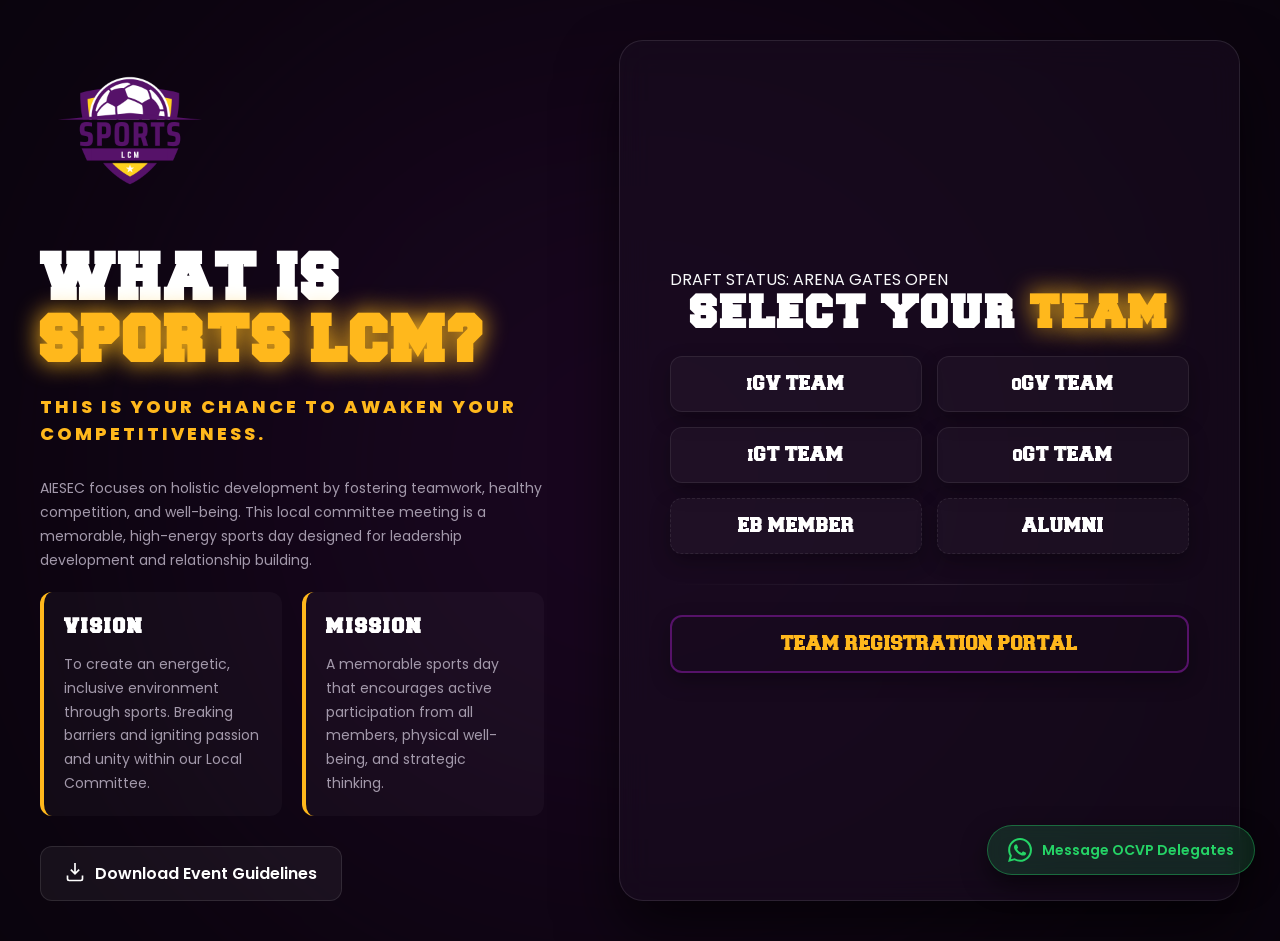
==== commit 718202a3: "Update index.html" ====
--- a/index.html
+++ b/index.html
@@ -11,46 +11,44 @@
 
     <a href="https://wa.me/94704533048?text=Hi%20Duwasha,%20I%20have%20a%20question%20about%20Sports%20LCM..." target="_blank" class="whatsapp-widget">
         <svg viewBox="0 0 24 24" fill="currentColor" width="24px" height="24px"><path d="M17.472 14.382c-.297-.149-1.758-.867-2.03-.967-.273-.099-.471-.148-.67.15-.197.297-.767.966-.94 1.164-.173.199-.347.223-.644.075-.297-.15-1.255-.463-2.39-1.475-.883-.788-1.48-1.761-1.653-2.059-.173-.297-.018-.458.13-.606.134-.133.298-.347.446-.52.149-.174.198-.298.298-.497.099-.198.05-.371-.025-.52-.075-.149-.669-1.612-.916-2.207-.242-.579-.487-.5-.669-.51a12.8 12.8 0 0 0-.57-.01c-.198 0-.52.074-.792.372-.272.297-1.04 1.016-1.04 2.479 0 1.462 1.065 2.875 1.213 3.074.149.198 2.096 3.2 5.077 4.487.709.306 1.262.489 1.694.625.712.227 1.36.195 1.871.118.571-.085 1.758-.719 2.006-1.413.248-.694.248-1.289.173-1.413-.074-.124-.272-.198-.57-.347m-5.421 7.403h-.004a9.87 9.87 0 0 1-5.031-1.378l-.361-.214-3.741.982.998-3.648-.235-.374a9.86 9.86 0 0 1-1.51-5.26c.001-5.45 4.436-9.884 9.888-9.884 2.64 0 5.122 1.03 6.988 2.898a9.825 9.825 0 0 1 2.893 6.994c-.003 5.45-4.437 9.884-9.885 9.884m8.413-18.297A11.815 11.815 0 0 0 12.05 0C5.495 0 .16 5.335.157 11.892c0 2.096.547 4.142 1.588 5.945L.057 24l6.305-1.654a11.882 11.882 0 0 0 5.683 1.448h.005c6.554 0 11.89-5.335 11.893-11.893a11.821 11.821 0 0 0-3.48-8.413Z"/></svg>
-        <span>Message Duwasha</span>
+        <span>Message OCVP Delegates</span>
     </a>
 
     <div class="split-layout">
         
         <div class="info-panel slide-in-left">
-            
-            <div class="live-status-badge">
-                <span class="pulse-dot"></span> PORTAL OPEN
-            </div>
-
             <img src="assets/logo.png" alt="Sports LCM Logo" class="brand-logo floating">
             <h1>WHAT IS <br><span class="text-glow">SPORTS LCM?</span></h1>
             
             <p class="hype-text">This is your chance to awaken your competitiveness.</p>
             
             <div class="scrollable-info">
-                <p style="margin-bottom: 20px;">AIESEC focuses on holistic development by fostering teamwork, healthy competition, and well-being among its members. We have decided to organize a Sports Local Committee Meeting with the purpose of bringing together AIESECers from all backgrounds to engage in physical activities, strengthen team dynamics, build long-lasting camaraderie, and celebrate the spirit of sportsmanship within our network.</p>
+                <p style="margin-bottom: 20px;">AIESEC focuses on holistic development by fostering teamwork, healthy competition, and well-being. This local committee meeting is a memorable, high-energy sports day designed for leadership development and relationship building.</p>
                 
                 <div class="vm-grid">
                     <div class="vm-card">
-                        <svg class="vm-icon" viewBox="0 0 24 24" fill="none" stroke="currentColor" stroke-width="2"><path d="M1 12s4-8 11-8 11 8 11 8-4 8-11 8-11-8-11-8z"></path><circle cx="12" cy="12" r="3"></circle></svg>
                         <h3>VISION</h3>
-                        <p>To create an energetic and inclusive environment where every member feels empowered to participate, connect, and collaborate through the power of sports. We aim to break down barriers, boost committee morale, and ignite a lasting sense of passion and unity within our Local Committee.</p>
+                        <p>To create an energetic, inclusive environment through sports. Breaking barriers and igniting passion and unity within our Local Committee.</p>
                     </div>
                     <div class="vm-card">
-                        <svg class="vm-icon" viewBox="0 0 24 24" fill="none" stroke="currentColor" stroke-width="2"><circle cx="12" cy="12" r="10"></circle><circle cx="12" cy="12" r="6"></circle><circle cx="12" cy="12" r="2"></circle></svg>
                         <h3>MISSION</h3>
-                        <p>To organize a memorable, high-energy, and inclusive sports day that encourages active participation from all members, promotes physical well-being and strategic thinking and provides a dynamic platform for leadership development and relationship building.</p>
+                        <p>A memorable sports day that encourages active participation from all members, physical well-being, and strategic thinking.</p>
                     </div>
                 </div>
             </div>
 
             <a href="https://drive.google.com/drive/folders/0AIscQyf0jb9HUk9PVA" target="_blank" class="pdf-btn">
-                <svg viewBox="0 0 24 24" fill="none" stroke="currentColor" stroke-width="2"><path d="M17.5 19H9a7 7 0 1 1 6.71-9h1.79a4.5 4.5 0 1 1 0 9Z"></path></svg>
-                Access Event Guidelines
+                <svg viewBox="0 0 24 24" fill="none" stroke="currentColor" stroke-width="2"><path d="M21 15v4a2 2 0 0 1-2 2H5a2 2 0 0 1-2-2v-4m14-7l-5 5-5-5m5-9v14"></path></svg>
+                Download Event Guidelines
             </a>
         </div>
 
         <div class="action-panel slide-in-right">
+            
+            <div class="status-badge">
+                <span class="pulse-dot"></span>DRAFT STATUS: ARENA GATES OPEN
+            </div>
+
             <h2>SELECT YOUR <span class="text-glow">TEAM</span></h2>
             <div class="button-grid">
                 <button class="faction-btn" onclick="window.location.href='delegate.html?entity=iGV'">iGV TEAM</button>
--- a/css/styles.css
+++ b/css/styles.css
@@ -418,3 +418,45 @@
     .whatsapp-widget span { display: none; } 
     .whatsapp-widget svg { margin: 0; }
 }
+
+/* --- Live Status Badge --- */
+.live-status-badge {
+    display: inline-flex;
+    align-items: center;
+    gap: 8px;
+    background: rgba(46, 213, 115, 0.1);
+    border: 1px solid rgba(46, 213, 115, 0.3);
+    color: #2ed573;
+    padding: 6px 14px;
+    border-radius: 50px;
+    font-size: 11px;
+    font-weight: 800;
+    letter-spacing: 1.5px;
+    width: fit-content;
+    margin-bottom: 20px;
+    box-shadow: 0 0 15px rgba(46, 213, 115, 0.1);
+}
+
+.pulse-dot {
+    width: 8px;
+    height: 8px;
+    background-color: #2ed573;
+    border-radius: 50%;
+    box-shadow: 0 0 10px #2ed573;
+    animation: livePulse 1.5s infinite;
+}
+
+@keyframes livePulse {
+    0% { transform: scale(0.95); box-shadow: 0 0 0 0 rgba(46, 213, 115, 0.7); }
+    70% { transform: scale(1); box-shadow: 0 0 0 6px rgba(46, 213, 115, 0); }
+    100% { transform: scale(0.95); box-shadow: 0 0 0 0 rgba(46, 213, 115, 0); }
+}
+
+/* --- Vision & Mission Icons --- */
+.vm-icon {
+    width: 28px;
+    height: 28px;
+    color: var(--accent-color);
+    margin-bottom: 12px;
+    filter: drop-shadow(0 0 8px rgba(255, 184, 28, 0.4));
+}
